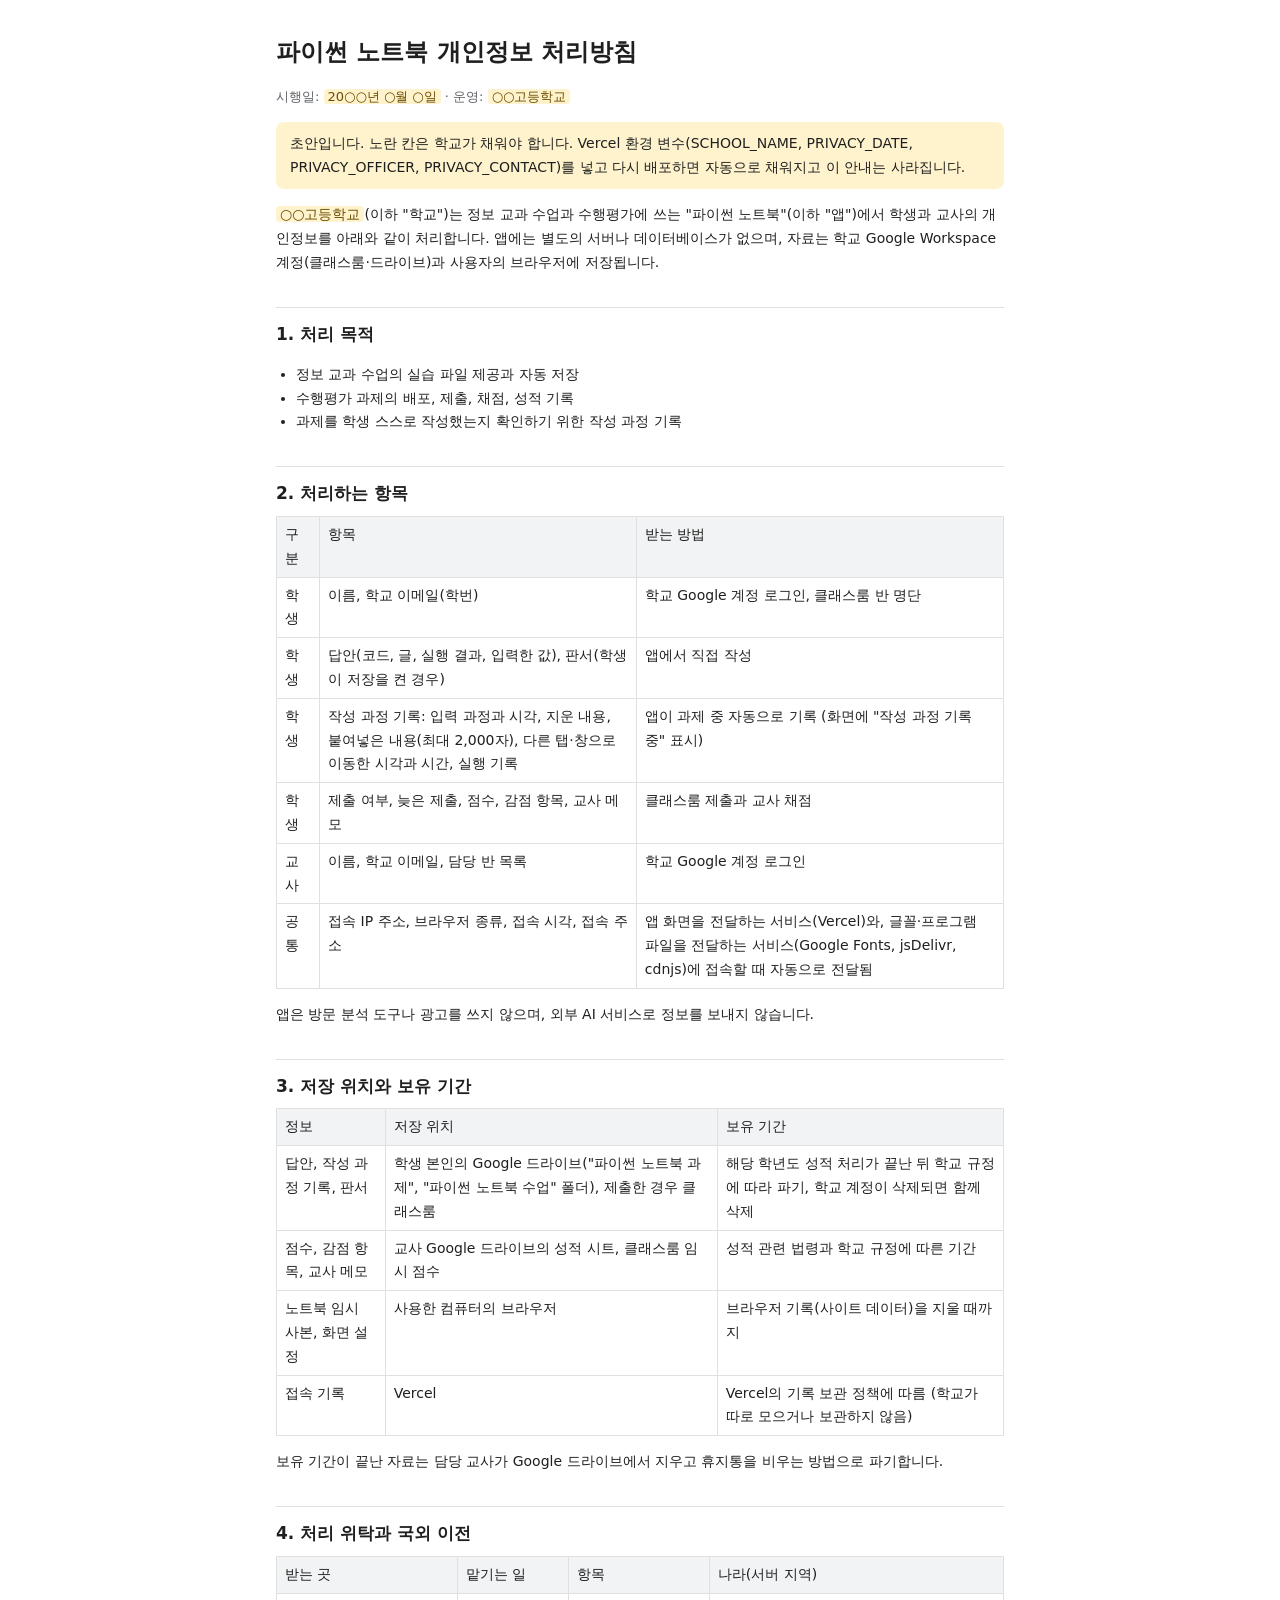
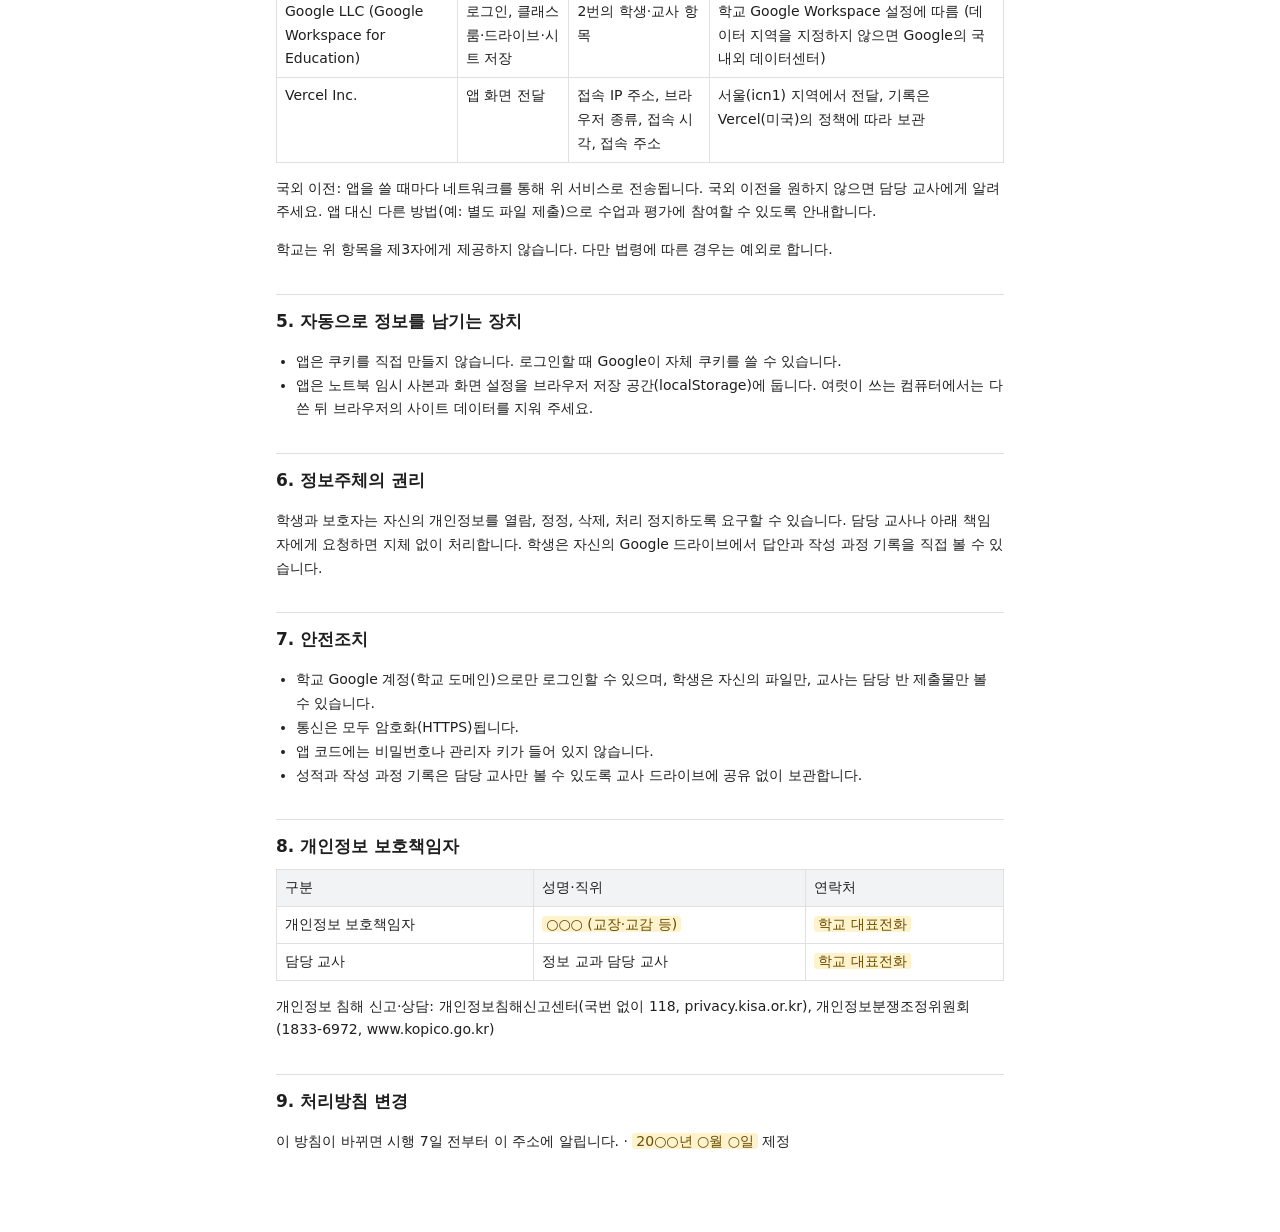
==== notebook/privacy.html @ bdec8f91 "개인정보 처리방침 추가 - privacy.html: 처리 항목·저장 위치·위탁·안전조치 등. 학교별 값은 Vercel 환경 변수로 채움   (SCHOOL_NAME, PRIVACY_" ====
<!doctype html>
<html lang="ko">
<head>
  <meta charset="utf-8">
  <meta name="viewport" content="width=device-width, initial-scale=1">
  <title>개인정보 처리방침</title>
  <link rel="stylesheet" href="styles.css">
  <style>
    body { overflow: auto; }
    .policy { max-width: 760px; margin: 0 auto; padding: 32px 16px 64px; line-height: 1.7; }
    .policy h1 { font-size: 24px; margin: 0 0 4px; }
    .policy h2 { font-size: 17px; margin: 32px 0 8px; padding-top: 12px; border-top: 1px solid var(--border); }
    .policy p, .policy li { color: var(--text); }
    .policy ul { padding-left: 20px; }
    .policy table { width: 100%; border-collapse: collapse; margin: 8px 0; font-size: 14px; }
    .policy th, .policy td { border: 1px solid var(--border); padding: 6px 8px; text-align: left; vertical-align: top; }
    .policy th { background: var(--hover); font-weight: 500; }
    .policy tr > :first-child { min-width: 3em; }
    .policy .meta { color: var(--text-muted); font-size: 13px; }
    /* 학교가 채워야 하는 칸 */
    .fill { background: #fff3cd; color: #6b4e00; padding: 0 4px; border-radius: 3px; }
    .draft { background: #fff3cd; color: #6b4e00; border-radius: 8px; padding: 10px 14px; font-size: 14px; }
    @media (prefers-color-scheme: dark) {
      :root:not([data-theme="light"]) .fill, :root:not([data-theme="light"]) .draft { background: #4a3b00; color: #ffe08a; }
    }
    @media (max-width: 600px) { .policy table { font-size: 13px; } }
  </style>
</head>
<body>
  <main class="policy">
    <h1>파이썬 노트북 개인정보 처리방침</h1>
    <p class="meta">시행일: <span class="fill" data-key="PRIVACY_DATE">20○○년 ○월 ○일</span> · 운영: <span class="fill" data-key="SCHOOL_NAME">○○고등학교</span></p>

    <p class="draft" id="draftNotice">초안입니다. 노란 칸은 학교가 채워야 합니다. Vercel 환경 변수(SCHOOL_NAME, PRIVACY_DATE, PRIVACY_OFFICER, PRIVACY_CONTACT)를 넣고 다시 배포하면 자동으로 채워지고 이 안내는 사라집니다.</p>

    <p><span class="fill" data-key="SCHOOL_NAME">○○고등학교</span>(이하 "학교")는 정보 교과 수업과 수행평가에 쓰는 "파이썬 노트북"(이하 "앱")에서 학생과 교사의 개인정보를 아래와 같이 처리합니다.
      앱에는 별도의 서버나 데이터베이스가 없으며, 자료는 학교 Google Workspace 계정(클래스룸·드라이브)과 사용자의 브라우저에 저장됩니다.</p>

    <h2>1. 처리 목적</h2>
    <ul>
      <li>정보 교과 수업의 실습 파일 제공과 자동 저장</li>
      <li>수행평가 과제의 배포, 제출, 채점, 성적 기록</li>
      <li>과제를 학생 스스로 작성했는지 확인하기 위한 작성 과정 기록</li>
    </ul>

    <h2>2. 처리하는 항목</h2>
    <table>
      <tr><th>구분</th><th>항목</th><th>받는 방법</th></tr>
      <tr><td>학생</td><td>이름, 학교 이메일(학번)</td><td>학교 Google 계정 로그인, 클래스룸 반 명단</td></tr>
      <tr><td>학생</td><td>답안(코드, 글, 실행 결과, 입력한 값), 판서(학생이 저장을 켠 경우)</td><td>앱에서 직접 작성</td></tr>
      <tr><td>학생</td><td>작성 과정 기록: 입력 과정과 시각, 지운 내용, 붙여넣은 내용(최대 2,000자), 다른 탭·창으로 이동한 시각과 시간, 실행 기록</td><td>앱이 과제 중 자동으로 기록 (화면에 "작성 과정 기록 중" 표시)</td></tr>
      <tr><td>학생</td><td>제출 여부, 늦은 제출, 점수, 감점 항목, 교사 메모</td><td>클래스룸 제출과 교사 채점</td></tr>
      <tr><td>교사</td><td>이름, 학교 이메일, 담당 반 목록</td><td>학교 Google 계정 로그인</td></tr>
      <tr><td>공통</td><td>접속 IP 주소, 브라우저 종류, 접속 시각, 접속 주소</td><td>앱 화면을 전달하는 서비스(Vercel)와, 글꼴·프로그램 파일을 전달하는 서비스(Google Fonts, jsDelivr, cdnjs)에 접속할 때 자동으로 전달됨</td></tr>
    </table>
    <p>앱은 방문 분석 도구나 광고를 쓰지 않으며, 외부 AI 서비스로 정보를 보내지 않습니다.</p>

    <h2>3. 저장 위치와 보유 기간</h2>
    <table>
      <tr><th>정보</th><th>저장 위치</th><th>보유 기간</th></tr>
      <tr><td>답안, 작성 과정 기록, 판서</td><td>학생 본인의 Google 드라이브("파이썬 노트북 과제", "파이썬 노트북 수업" 폴더), 제출한 경우 클래스룸</td><td>해당 학년도 성적 처리가 끝난 뒤 학교 규정에 따라 파기, 학교 계정이 삭제되면 함께 삭제</td></tr>
      <tr><td>점수, 감점 항목, 교사 메모</td><td>교사 Google 드라이브의 성적 시트, 클래스룸 임시 점수</td><td>성적 관련 법령과 학교 규정에 따른 기간</td></tr>
      <tr><td>노트북 임시 사본, 화면 설정</td><td>사용한 컴퓨터의 브라우저</td><td>브라우저 기록(사이트 데이터)을 지울 때까지</td></tr>
      <tr><td>접속 기록</td><td>Vercel</td><td>Vercel의 기록 보관 정책에 따름 (학교가 따로 모으거나 보관하지 않음)</td></tr>
    </table>
    <p>보유 기간이 끝난 자료는 담당 교사가 Google 드라이브에서 지우고 휴지통을 비우는 방법으로 파기합니다.</p>

    <h2>4. 처리 위탁과 국외 이전</h2>
    <table>
      <tr><th>받는 곳</th><th>맡기는 일</th><th>항목</th><th>나라(서버 지역)</th></tr>
      <tr><td>Google LLC (Google Workspace for Education)</td><td>로그인, 클래스룸·드라이브·시트 저장</td><td>2번의 학생·교사 항목</td><td>학교 Google Workspace 설정에 따름 (데이터 지역을 지정하지 않으면 Google의 국내외 데이터센터)</td></tr>
      <tr><td>Vercel Inc.</td><td>앱 화면 전달</td><td>접속 IP 주소, 브라우저 종류, 접속 시각, 접속 주소</td><td>서울(icn1) 지역에서 전달, 기록은 Vercel(미국)의 정책에 따라 보관</td></tr>
    </table>
    <p>국외 이전: 앱을 쓸 때마다 네트워크를 통해 위 서비스로 전송됩니다. 국외 이전을 원하지 않으면 담당 교사에게 알려 주세요. 앱 대신 다른 방법(예: 별도 파일 제출)으로 수업과 평가에 참여할 수 있도록 안내합니다.</p>
    <p>학교는 위 항목을 제3자에게 제공하지 않습니다. 다만 법령에 따른 경우는 예외로 합니다.</p>

    <h2>5. 자동으로 정보를 남기는 장치</h2>
    <ul>
      <li>앱은 쿠키를 직접 만들지 않습니다. 로그인할 때 Google이 자체 쿠키를 쓸 수 있습니다.</li>
      <li>앱은 노트북 임시 사본과 화면 설정을 브라우저 저장 공간(localStorage)에 둡니다. 여럿이 쓰는 컴퓨터에서는 다 쓴 뒤 브라우저의 사이트 데이터를 지워 주세요.</li>
    </ul>

    <h2>6. 정보주체의 권리</h2>
    <p>학생과 보호자는 자신의 개인정보를 열람, 정정, 삭제, 처리 정지하도록 요구할 수 있습니다. 담당 교사나 아래 책임자에게 요청하면 지체 없이 처리합니다.
      학생은 자신의 Google 드라이브에서 답안과 작성 과정 기록을 직접 볼 수 있습니다.</p>

    <h2>7. 안전조치</h2>
    <ul>
      <li>학교 Google 계정(학교 도메인)으로만 로그인할 수 있으며, 학생은 자신의 파일만, 교사는 담당 반 제출물만 볼 수 있습니다.</li>
      <li>통신은 모두 암호화(HTTPS)됩니다.</li>
      <li>앱 코드에는 비밀번호나 관리자 키가 들어 있지 않습니다.</li>
      <li>성적과 작성 과정 기록은 담당 교사만 볼 수 있도록 교사 드라이브에 공유 없이 보관합니다.</li>
    </ul>

    <h2>8. 개인정보 보호책임자</h2>
    <table>
      <tr><th>구분</th><th>성명·직위</th><th>연락처</th></tr>
      <tr><td>개인정보 보호책임자</td><td><span class="fill" data-key="PRIVACY_OFFICER">○○○ (교장·교감 등)</span></td><td><span class="fill" data-key="PRIVACY_CONTACT">학교 대표전화</span></td></tr>
      <tr><td>담당 교사</td><td>정보 교과 담당 교사</td><td><span class="fill" data-key="PRIVACY_CONTACT">학교 대표전화</span></td></tr>
    </table>
    <p>개인정보 침해 신고·상담: 개인정보침해신고센터(국번 없이 118, privacy.kisa.or.kr), 개인정보분쟁조정위원회(1833-6972, www.kopico.go.kr)</p>

    <h2>9. 처리방침 변경</h2>
    <p>이 방침이 바뀌면 시행 7일 전부터 이 주소에 알립니다. · <span class="fill" data-key="PRIVACY_DATE">20○○년 ○월 ○일</span> 제정</p>
  </main>
</body>
</html>
---- notebook/styles.css ----
:root {
  --bg: #ffffff;
  --surface: #ffffff;
  --code-bg: #f7f7f7;
  --border: #e0e0e0;
  --border-strong: #c4c7c5;
  --text: #1f1f1f;
  --text-muted: #5f6368;
  --accent: #1a73e8;
  --accent-soft: #e8f0fe;
  --hover: #f1f3f4;
  --selected: #4285f4;
  --error-text: #b3261e;
  --error-bg: #fdecea;
  --stderr-bg: #fff8e1;
  --ok: #188038;
  --warn: #e37400;
  --shadow: 0 1px 2px rgba(60,64,67,.3), 0 1px 3px 1px rgba(60,64,67,.15);
  --cm-keyword: #8430ce;
  --cm-string: #188038;
  --cm-number: #1967d2;
  --cm-comment: #5f6368;
  --cm-def: #1a73e8;
  --cm-builtin: #b06000;
  --font-ui: 'Roboto', 'Noto Sans KR', system-ui, sans-serif;
  --font-code: 'Roboto Mono', 'D2Coding', 'Noto Sans KR', monospace;
  color-scheme: light;
}
@media (prefers-color-scheme: dark) {
  :root:not([data-theme="light"]) {
    --bg: #1f1f1f; --surface: #262626; --code-bg: #2b2b2b; --border: #3c3c3c; --border-strong: #5a5a5a;
    --text: #e3e3e3; --text-muted: #a8abaf; --accent: #8ab4f8; --accent-soft: #263548; --hover: #333;
    --selected: #8ab4f8; --error-text: #f2b8b5; --error-bg: #3b2322; --stderr-bg: #3a3320;
    --ok: #81c995; --warn: #fdd663;
    --cm-keyword: #d7aefb; --cm-string: #81c995; --cm-number: #8ab4f8; --cm-comment: #9aa0a6;
    --cm-def: #8ab4f8; --cm-builtin: #fcad70;
    color-scheme: dark;
  }
}
:root[data-theme="dark"] {
  --bg: #1f1f1f; --surface: #262626; --code-bg: #2b2b2b; --border: #3c3c3c; --border-strong: #5a5a5a;
  --text: #e3e3e3; --text-muted: #a8abaf; --accent: #8ab4f8; --accent-soft: #263548; --hover: #333;
  --selected: #8ab4f8; --error-text: #f2b8b5; --error-bg: #3b2322; --stderr-bg: #3a3320;
  --ok: #81c995; --warn: #fdd663;
  --cm-keyword: #d7aefb; --cm-string: #81c995; --cm-number: #8ab4f8; --cm-comment: #9aa0a6;
  --cm-def: #8ab4f8; --cm-builtin: #fcad70;
  color-scheme: dark;
}

* { box-sizing: border-box; }
html, body { margin: 0; }
body {
  background: var(--bg);
  color: var(--text);
  font-family: var(--font-ui);
  font-size: 14px;
}
button { font: inherit; color: inherit; }

/* ---------- 상단 바 ---------- */
.topbar {
  display: flex;
  align-items: center;
  gap: 12px;
  padding: 8px 16px 0;
  background: var(--surface);
}
.logo { width: 36px; height: 36px; display: block; }
.title-area { flex: 1; min-width: 0; }
.title-row { display: flex; align-items: center; gap: 2px; }
.title-input {
  font: 400 18px var(--font-ui);
  color: var(--text);
  background: transparent;
  border: 1px solid transparent;
  border-radius: 4px;
  padding: 2px 4px;
  min-width: 60px;
  max-width: 100%;
}
.title-input:hover { border-color: var(--border); }
.title-input:focus { outline: none; border-color: var(--accent); }
.title-ext { color: var(--text-muted); font-size: 18px; }
.record-chip {
  margin-left: 12px;
  font-size: 12px;
  color: var(--text-muted);
  white-space: nowrap;
  cursor: help;
}
.record-chip::first-letter { color: var(--error-text); }
.save-state { margin-left: 12px; color: var(--text-muted); font-size: 12px; white-space: nowrap; }

.menubar { display: flex; gap: 2px; margin-top: 2px; }
.menu { position: relative; }
.menu-btn {
  background: none; border: 0; padding: 4px 8px; border-radius: 4px; cursor: pointer;
  font-size: 14px;
}
.menu-btn:hover, .menu.open .menu-btn { background: var(--hover); }
.menu-pop {
  display: none;
  position: absolute; top: 100%; left: 0; z-index: 30;
  min-width: 220px;
  background: var(--surface);
  border-radius: 6px;
  box-shadow: var(--shadow);
  padding: 6px 0;
}
.menu.open .menu-pop { display: block; }
.menu-pop button, .menu-pop a {
  display: block; width: 100%; text-align: left;
  background: none; border: 0; padding: 8px 16px; cursor: pointer;
}
.menu-pop a { color: inherit; text-decoration: none; box-sizing: border-box; }
.menu-pop button:hover:not(:disabled), .menu-pop a:hover { background: var(--hover); }
.menu-pop button:disabled { opacity: .4; cursor: default; }
.menu-pop hr { border: 0; border-top: 1px solid var(--border); margin: 6px 0; }

.runtime-chip {
  display: inline-flex; align-items: center; gap: 8px;
  border: 1px solid var(--border-strong);
  background: var(--surface);
  border-radius: 16px;
  padding: 5px 12px;
  font-size: 13px;
  cursor: default;
  white-space: nowrap;
  max-width: 320px;
}
#runtimeText { overflow: hidden; text-overflow: ellipsis; }
.runtime-chip .dot { width: 8px; height: 8px; border-radius: 50%; background: var(--text-muted); flex: none; }
.runtime-chip[data-state="ready"] .dot { background: var(--ok); }
.runtime-chip[data-state="busy"] .dot { background: var(--warn); animation: pulse 1s infinite; }
.runtime-chip[data-state="connecting"] .dot { background: var(--warn); animation: pulse 1s infinite; }
.runtime-chip[data-state="error"] .dot { background: var(--error-text); }
@keyframes pulse { 50% { opacity: .3; } }

/* ---------- 도구 모음 ---------- */
.toolbar {
  position: sticky; top: 0; z-index: 20;
  display: flex; align-items: center; gap: 4px;
  padding: 6px 12px;
  background: var(--surface);
  border-bottom: 1px solid var(--border);
}
.toolbar-spacer { flex: 1; }
.tool-btn {
  background: none; border: 0; border-radius: 4px; padding: 6px 10px; cursor: pointer;
  font-size: 13px; font-weight: 500;
}
.tool-btn:hover:not(:disabled) { background: var(--hover); }
.tool-btn:disabled { opacity: .4; cursor: default; }
.tool-btn .plus { font-size: 16px; margin-right: 2px; }

/* ---------- 노트북 ---------- */
.notebook {
  max-width: 1100px;
  margin: 0 auto;
  padding: 16px 16px 40vh;
}
.cell {
  position: relative;
  display: flex;
  gap: 4px;
  border: 1px solid transparent;
  border-radius: 6px;
  padding: 6px 6px 6px 0;
}
.cell:hover { border-color: var(--border); }
.cell.selected { border-color: var(--border-strong); box-shadow: inset 3px 0 0 var(--selected); }
.cell-gutter {
  width: 48px; flex: none;
  display: flex; flex-direction: column; align-items: center; padding-top: 2px;
}
.run-btn {
  position: relative;
  width: 30px; height: 30px; border-radius: 50%;
  border: 0; background: transparent; cursor: pointer;
  display: grid; place-items: center;
  color: var(--text-muted);
}
.run-btn svg { width: 22px; height: 22px; }
.cell:hover .run-btn, .cell.selected .run-btn { color: var(--text); }
.run-btn:hover { background: var(--hover); }
.cell[data-state="running"] .run-btn::after {
  content: ""; position: absolute; inset: 0; border-radius: 50%;
  border: 2px solid var(--accent); border-top-color: transparent;
  animation: spin .8s linear infinite;
}
.cell[data-state="running"] .run-btn { color: var(--accent); }
@keyframes spin { to { transform: rotate(360deg); } }
.exec-count {
  margin-top: 4px;
  font: 11px var(--font-code);
  color: var(--text-muted);
  min-height: 14px;
}
.cell[data-state="queued"] .exec-count::before { content: "대기"; }

.cell-body { flex: 1; min-width: 0; }
.cell.code .editor {
  background: var(--code-bg);
  border-radius: 4px;
}
.cell-tools {
  position: absolute; top: -14px; right: 8px; z-index: 5;
  display: none; gap: 2px;
  background: var(--surface);
  border-radius: 6px;
  box-shadow: var(--shadow);
  padding: 2px;
}
.cell.selected .cell-tools { display: flex; }
.cell-tools button {
  border: 0; background: none; width: 28px; height: 26px; border-radius: 4px; cursor: pointer;
  color: var(--text-muted); font-size: 14px;
}
.cell-tools button:hover { background: var(--hover); color: var(--text); }

/* 셀 사이 추가 버튼 */
.inserter {
  height: 14px;
  display: flex; justify-content: center; align-items: center; gap: 8px;
  opacity: 0; transition: opacity .12s;
}
.inserter:hover { opacity: 1; }
.inserter button {
  border: 1px solid var(--border-strong); background: var(--surface);
  border-radius: 12px; padding: 1px 10px; font-size: 12px; cursor: pointer;
}
.inserter button:hover { background: var(--hover); }

/* CodeMirror */
.CodeMirror {
  height: auto;
  font-family: var(--font-code);
  font-size: 14px;
  line-height: 1.5;
  background: transparent;
  color: var(--text);
  padding: 4px 0;
}
.CodeMirror-gutters { background: transparent; border-right: 0; }
.CodeMirror-linenumber { color: var(--text-muted); opacity: .7; padding-right: 8px; }
.CodeMirror-cursor { border-left-color: var(--text); }
.CodeMirror-selected, .CodeMirror-focused .CodeMirror-selected { background: var(--accent-soft) !important; }
.CodeMirror-matchingbracket { color: inherit !important; background: var(--accent-soft); outline: 1px solid var(--border-strong); }
.cm-s-default .cm-keyword { color: var(--cm-keyword); }
.cm-s-default .cm-string { color: var(--cm-string); }
.cm-s-default .cm-number { color: var(--cm-number); }
.cm-s-default .cm-comment { color: var(--cm-comment); font-style: italic; }
.cm-s-default .cm-def { color: var(--cm-def); }
.cm-s-default .cm-builtin { color: var(--cm-builtin); }
.cm-s-default .cm-variable, .cm-s-default .cm-variable-2, .cm-s-default .cm-property { color: var(--text); }
.cm-s-default .cm-operator { color: var(--text); }
.cm-s-default .cm-header { color: var(--accent); }

/* 텍스트 셀 */
.cell.markdown .cell-gutter { visibility: hidden; }
.cell.markdown .editor { display: none; background: var(--code-bg); border-radius: 4px; }
.cell.markdown.editing .editor { display: block; }
.cell.markdown.editing .md-render { display: none; }
.md-render { padding: 2px 8px; line-height: 1.6; font-size: 15px; overflow-wrap: anywhere; }
.md-render:empty::before { content: "더블클릭하여 텍스트 편집"; color: var(--text-muted); font-style: italic; }
.md-render h1 { font-size: 26px; font-weight: 500; margin: 8px 0; }
.md-render h2 { font-size: 21px; font-weight: 500; margin: 8px 0; }
.md-render h3 { font-size: 17px; font-weight: 500; margin: 6px 0; }
.md-render p { margin: 6px 0; }
.md-render code { font-family: var(--font-code); background: var(--code-bg); padding: 1px 4px; border-radius: 3px; font-size: 13px; }
.md-render pre { background: var(--code-bg); padding: 8px 12px; border-radius: 4px; overflow-x: auto; }
.md-render pre code { background: none; padding: 0; }
.md-render table { border-collapse: collapse; }
.md-render th, .md-render td { border: 1px solid var(--border); padding: 4px 10px; }
.md-render blockquote { margin: 6px 0; padding-left: 12px; border-left: 3px solid var(--border-strong); color: var(--text-muted); }
.md-render img { max-width: 100%; }

/* 출력 */
.outputs:empty { display: none; }
.outputs { padding: 6px 4px 2px 8px; overflow-x: auto; }
.out-stream, .out-text, .out-error {
  margin: 0;
  font: 13.5px/1.5 var(--font-code);
  white-space: pre-wrap;
  overflow-wrap: anywhere;
}
.out-stream.stderr { background: var(--stderr-bg); padding: 2px 6px; border-radius: 3px; }
.out-error { color: var(--error-text); background: var(--error-bg); padding: 6px 10px; border-radius: 4px; }
.out-html { font-size: 13px; overflow-x: auto; }
.out-html table { border-collapse: collapse; }
.out-html th, .out-html td { border: 0; padding: 4px 10px; text-align: right; }
.out-html thead th { border-bottom: 1px solid var(--border-strong); }
.out-html tbody tr:nth-child(odd) { background: var(--code-bg); }
.out-img { max-width: 100%; display: block; background: #fff; border-radius: 2px; }
.out-note { color: var(--text-muted); font: italic 12px var(--font-ui); margin: 4px 0; }
.out-progress { color: var(--text-muted); font-size: 12px; margin: 2px 0; }

.input-row { display: flex; align-items: center; gap: 0; font: 13.5px var(--font-code); }
.input-row .prompt { white-space: pre; }
.input-row input {
  flex: 1; min-width: 120px; max-width: 420px;
  font: 13.5px var(--font-code); color: var(--text);
  background: var(--surface);
  border: 0; border-bottom: 2px solid var(--accent);
  padding: 2px 4px; outline: none;
}

/* 과제 모드 */
body.assign-loading #notebook { display: none; }
.assign-bar[hidden], .assign-panel[hidden] { display: none; }
.assign-bar {
  display: flex; flex-wrap: wrap; align-items: center; gap: 8px 16px;
  padding: 8px 16px;
  background: var(--accent-soft);
  border-bottom: 1px solid var(--border);
}
.assign-info { display: flex; flex-wrap: wrap; align-items: baseline; gap: 4px 14px; flex: 1; min-width: 0; }
.assign-title { font-weight: 500; font-size: 15px; }
.assign-due, .assign-user { font-size: 13px; color: var(--text-muted); }
.assign-due.late { color: var(--error-text); }
.assign-actions { display: flex; align-items: center; gap: 8px; flex-wrap: wrap; }
.assign-state { font-size: 13px; color: var(--text-muted); }
.assign-state.done { color: var(--ok); font-weight: 500; }
.assign-actions .tool-btn { border: 1px solid var(--border-strong); background: var(--surface); }
.primary:disabled { opacity: .6; cursor: default; }
.assign-panel { padding: 48px 16px; }
.assign-card {
  max-width: 440px; margin: 0 auto; text-align: center;
  background: var(--surface); border: 1px solid var(--border); border-radius: 12px;
  padding: 28px 24px; box-shadow: var(--shadow);
}
.assign-card h2 { margin: 0 0 8px; font-weight: 500; font-size: 20px; }
.assign-card p { color: var(--text-muted); line-height: 1.6; }
.assign-card .primary { padding: 10px 20px; font-size: 14px; }
.assign-error { color: var(--error-text) !important; background: var(--error-bg); padding: 8px 12px; border-radius: 6px; text-align: left; }
.assign-note { font-size: 12px; }
.assign-spinner {
  width: 28px; height: 28px; margin: 0 auto; border-radius: 50%;
  border: 3px solid var(--accent); border-top-color: transparent; animation: spin .8s linear infinite;
}
body.locked .cell-tools, body.locked .inserter { display: none; }

/* 도구 모음: 구분선, 체크박스 */
.toolbar-sep { width: 1px; height: 20px; background: var(--border); margin: 0 4px; }
.tool-check {
  display: inline-flex; align-items: center; gap: 6px; padding: 6px 10px; border-radius: 4px;
  font-size: 13px; font-weight: 500; cursor: pointer; user-select: none;
}
.tool-check:hover { background: var(--hover); }
.tool-check[hidden] { display: none; }
.tool-check input { margin: 0; accent-color: var(--accent); }
.tool-btn.active { background: var(--accent-soft); color: var(--accent); }

/* 알고리즘 보기: 코드 옆에 순서도 */
body.algo-mode .notebook { max-width: 1500px; }
body.algo-mode .cell.code .cell-body {
  display: grid;
  grid-template-columns: minmax(0, 1fr) minmax(280px, 44%);
  column-gap: 10px;
  align-items: start;
}
body.algo-mode .cell.code .editor { grid-column: 1; grid-row: 1; }
body.algo-mode .cell.code .algo-panel { grid-column: 2; grid-row: 1; }
body.algo-mode .cell.code .outputs { grid-column: 1 / -1; }
.algo-panel {
  border: 1px solid var(--border); border-radius: 6px; background: var(--surface);
  min-width: 0; overflow: hidden;
}
.algo-tabs { display: flex; gap: 2px; padding: 4px; border-bottom: 1px solid var(--border); background: var(--code-bg); }
.algo-tabs button {
  border: 0; background: none; padding: 3px 10px; border-radius: 4px; font-size: 12px; cursor: pointer; color: var(--text-muted);
}
.algo-tabs button.active { background: var(--surface); color: var(--accent); font-weight: 500; box-shadow: var(--shadow); }
.algo-body { padding: 8px; overflow: auto; max-height: 70vh; }
.algo-empty { margin: 6px 4px; color: var(--text-muted); font-size: 12.5px; }
.flowchart { display: block; max-width: 100%; height: auto; margin: 0 auto; }
.flowchart .fl-shape { fill: var(--surface); stroke: var(--text); stroke-width: 1.3; }
.flowchart .fl-terminal { fill: var(--accent-soft); }
.flowchart .fl-decision { fill: #fff4e5; }
.flowchart .fl-loop { fill: #e8f5e9; }
.flowchart .fl-io { fill: #f3e8fd; }
.flowchart .fl-jump { stroke-dasharray: 4 3; }
.flowchart .fl-shape-line { stroke: var(--text); stroke-width: 1.1; }
.flowchart .fl-text { fill: var(--text); font: 12.5px "Noto Sans KR", "Roboto", sans-serif; text-anchor: middle; dominant-baseline: central; }
.flowchart .fl-label { fill: var(--text-muted); font: 11px "Noto Sans KR", sans-serif; }
.flowchart .fl-title { fill: var(--accent); font: 500 12.5px "Noto Sans KR", sans-serif; }
.flowchart .fl-edge { stroke: var(--text-muted); stroke-width: 1.3; fill: none; }
.flowchart .fl-arrowhead { fill: var(--text-muted); }
:root[data-theme="dark"] .flowchart .fl-decision { fill: #3a2f1c; }
:root[data-theme="dark"] .flowchart .fl-loop { fill: #1e3323; }
:root[data-theme="dark"] .flowchart .fl-io { fill: #31253f; }
@media (prefers-color-scheme: dark) {
  :root:not([data-theme="light"]) .flowchart .fl-decision { fill: #3a2f1c; }
  :root:not([data-theme="light"]) .flowchart .fl-loop { fill: #1e3323; }
  :root:not([data-theme="light"]) .flowchart .fl-io { fill: #31253f; }
}
.algo-pseudo { margin: 2px 0; padding-left: 2.2em; font: 13px/1.7 var(--font-ui); }
.algo-pseudo li { white-space: pre-wrap; overflow-wrap: anywhere; }
.algo-pseudo li::marker { color: var(--text-muted); font-size: 11px; }
.algo-pseudo li.kw { color: var(--accent); font-weight: 500; }
@media (max-width: 900px) {
  body.algo-mode .cell.code .cell-body { grid-template-columns: 1fr; }
  body.algo-mode .cell.code .algo-panel { grid-column: 1; grid-row: auto; margin-top: 6px; }
}

/* 판서 */
.draw-canvas { position: fixed; inset: 0; z-index: 15; pointer-events: none; touch-action: none; }
body.drawing .draw-canvas { pointer-events: auto; cursor: crosshair; }
body.drawing .draw-canvas[data-tool="eraser"] { cursor: cell; }
.draw-palette {
  position: fixed; left: 50%; bottom: 18px; transform: translateX(-50%); z-index: 40;
  display: flex; flex-wrap: wrap; justify-content: center; gap: 6px;
  max-width: calc(100vw - 24px);
  background: var(--surface); border: 1px solid var(--border); border-radius: 12px;
  box-shadow: 0 4px 16px rgba(0,0,0,.18); padding: 6px;
}
.draw-palette[hidden] { display: none; }
.dp-group { display: flex; align-items: center; gap: 2px; padding: 0 4px; }
.dp-group + .dp-group { border-left: 1px solid var(--border); }
.draw-palette button {
  border: 0; background: none; border-radius: 8px; cursor: pointer; color: var(--text);
  min-width: 36px; height: 36px; padding: 0 6px; font-size: 16px;
  display: inline-flex; align-items: center; gap: 4px;
}
.draw-palette button span { font-size: 12px; }
.draw-palette button:hover { background: var(--hover); }
.draw-palette button.active { background: var(--accent-soft); outline: 2px solid var(--accent); }
.dp-colors button { min-width: 28px; width: 28px; height: 28px; padding: 0; border-radius: 50%; background: var(--c); border: 2px solid var(--surface); box-shadow: 0 0 0 1px var(--border); }
.dp-colors button.active { outline: 2px solid var(--accent); outline-offset: 1px; background: var(--c); }
.dp-save {
  flex-basis: 100%; display: flex; justify-content: center; align-items: center; gap: 6px;
  font-size: 13px; padding: 4px 0 0; border-top: 1px solid var(--border); cursor: pointer; user-select: none;
}
.dp-save small { color: var(--text-muted); }
.dp-save input { accent-color: var(--accent); width: 16px; height: 16px; margin: 0; }
.dp-save[hidden] { display: none; }
.draw-palette [data-size] i { display: block; width: var(--s); height: var(--s); border-radius: 50%; background: var(--text); }
@media (max-width: 640px) {
  .draw-palette button span { display: none; }
}

/* 토스트 / 대화상자 */
.toast {
  position: fixed; left: 50%; bottom: 24px; transform: translateX(-50%) translateY(20px);
  background: #323232; color: #fff;
  padding: 10px 18px; border-radius: 6px; font-size: 13px;
  opacity: 0; pointer-events: none; transition: opacity .2s, transform .2s;
  max-width: calc(100vw - 32px);
}
.toast.show { opacity: 1; transform: translateX(-50%) translateY(0); }
.dialog {
  border: 0; border-radius: 10px; padding: 20px 24px; box-shadow: var(--shadow);
  background: var(--surface); color: var(--text); max-width: calc(100vw - 32px);
}
.dialog::backdrop { background: rgba(0,0,0,.35); }
.dialog h2 { margin: 0 0 12px; font-size: 18px; font-weight: 500; }
.dialog td { padding: 5px 14px 5px 0; }
.dialog form { text-align: right; margin-top: 14px; }
kbd {
  font: 12px var(--font-code); background: var(--code-bg);
  border: 1px solid var(--border-strong); border-radius: 3px; padding: 1px 5px;
}
.primary {
  background: var(--accent); color: #fff; border: 0; border-radius: 4px; padding: 7px 16px; cursor: pointer;
}
:root[data-theme="dark"] .primary { color: #1f1f1f; }

@media (max-width: 640px) {
  .topbar { padding: 8px 12px 0; }
  .logo { width: 28px; height: 28px; }
  .runtime-chip { max-width: 140px; }
  .save-state { display: none; }
  .notebook { padding: 12px 8px 40vh; }
  .cell-gutter { width: 36px; }
}
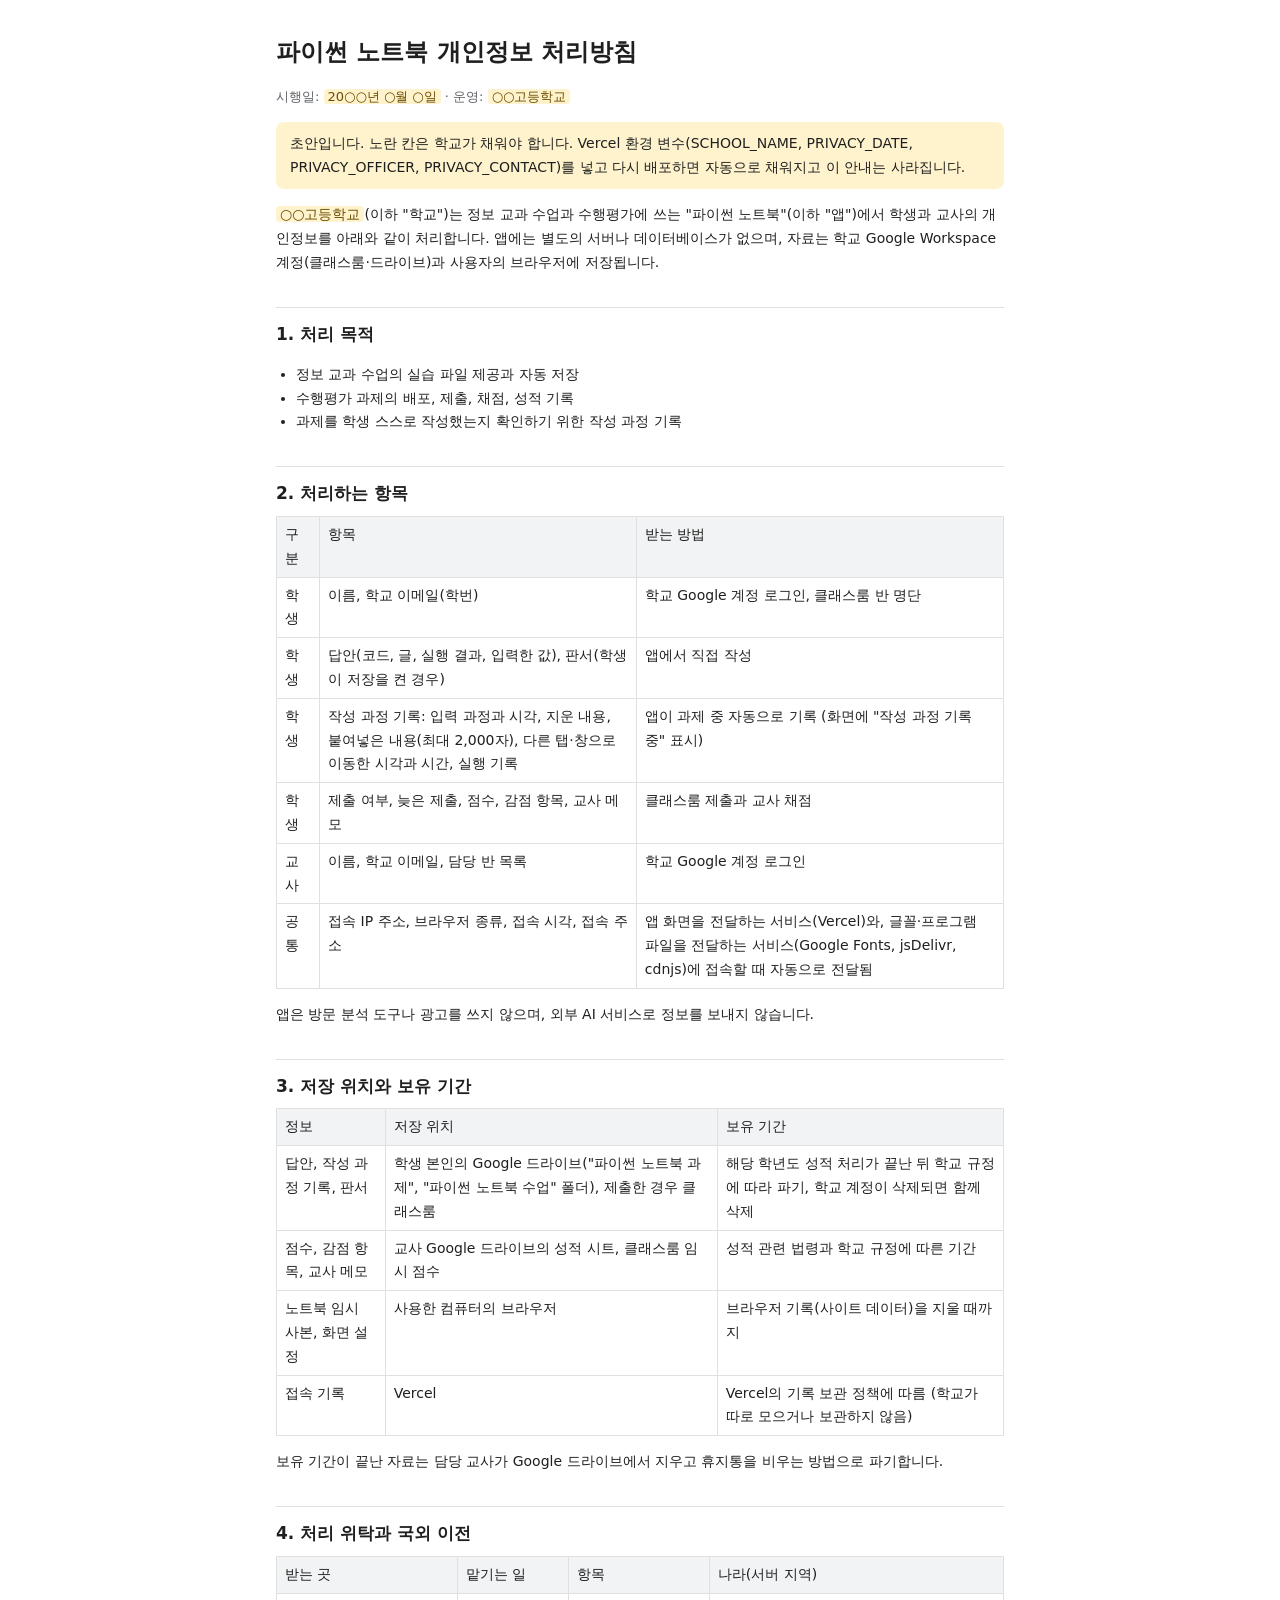
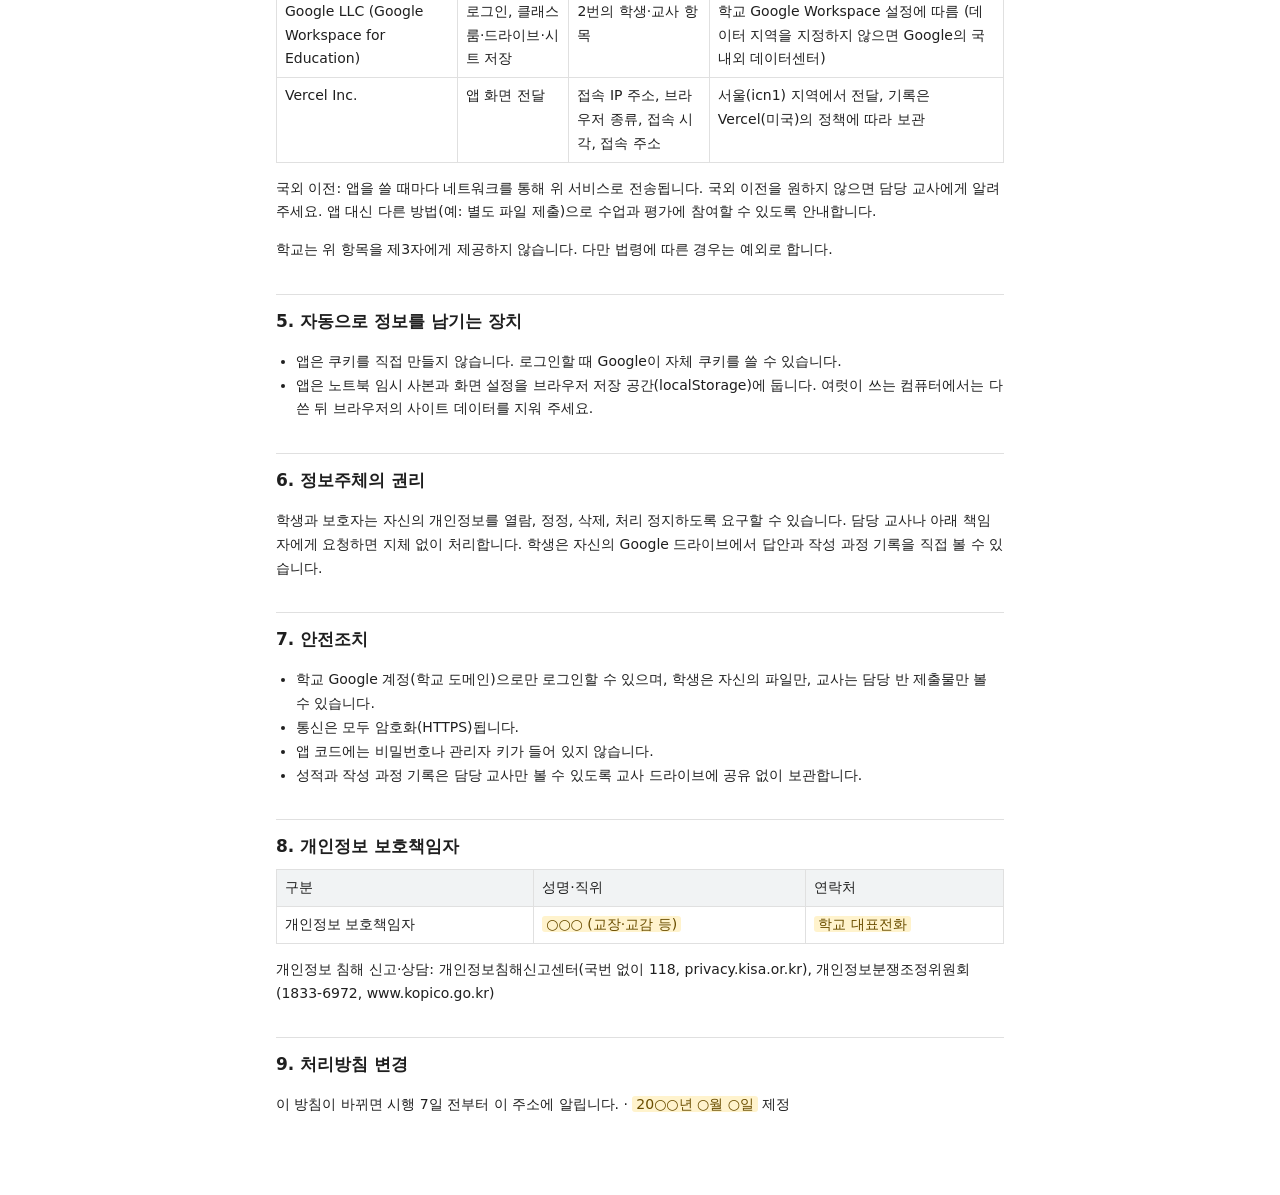
==== commit 60324858: "처리방침: 보호책임자 표에서 담당 교사 행 삭제 Co-Authored-By: Claude Opus 5.5 <noreply@anthropic.com>" ====
--- a/notebook/privacy.html
+++ b/notebook/privacy.html
@@ -96,7 +96,6 @@
     <table>
       <tr><th>구분</th><th>성명·직위</th><th>연락처</th></tr>
       <tr><td>개인정보 보호책임자</td><td><span class="fill" data-key="PRIVACY_OFFICER">○○○ (교장·교감 등)</span></td><td><span class="fill" data-key="PRIVACY_CONTACT">학교 대표전화</span></td></tr>
-      <tr><td>담당 교사</td><td>정보 교과 담당 교사</td><td><span class="fill" data-key="PRIVACY_CONTACT">학교 대표전화</span></td></tr>
     </table>
     <p>개인정보 침해 신고·상담: 개인정보침해신고센터(국번 없이 118, privacy.kisa.or.kr), 개인정보분쟁조정위원회(1833-6972, www.kopico.go.kr)</p>
 
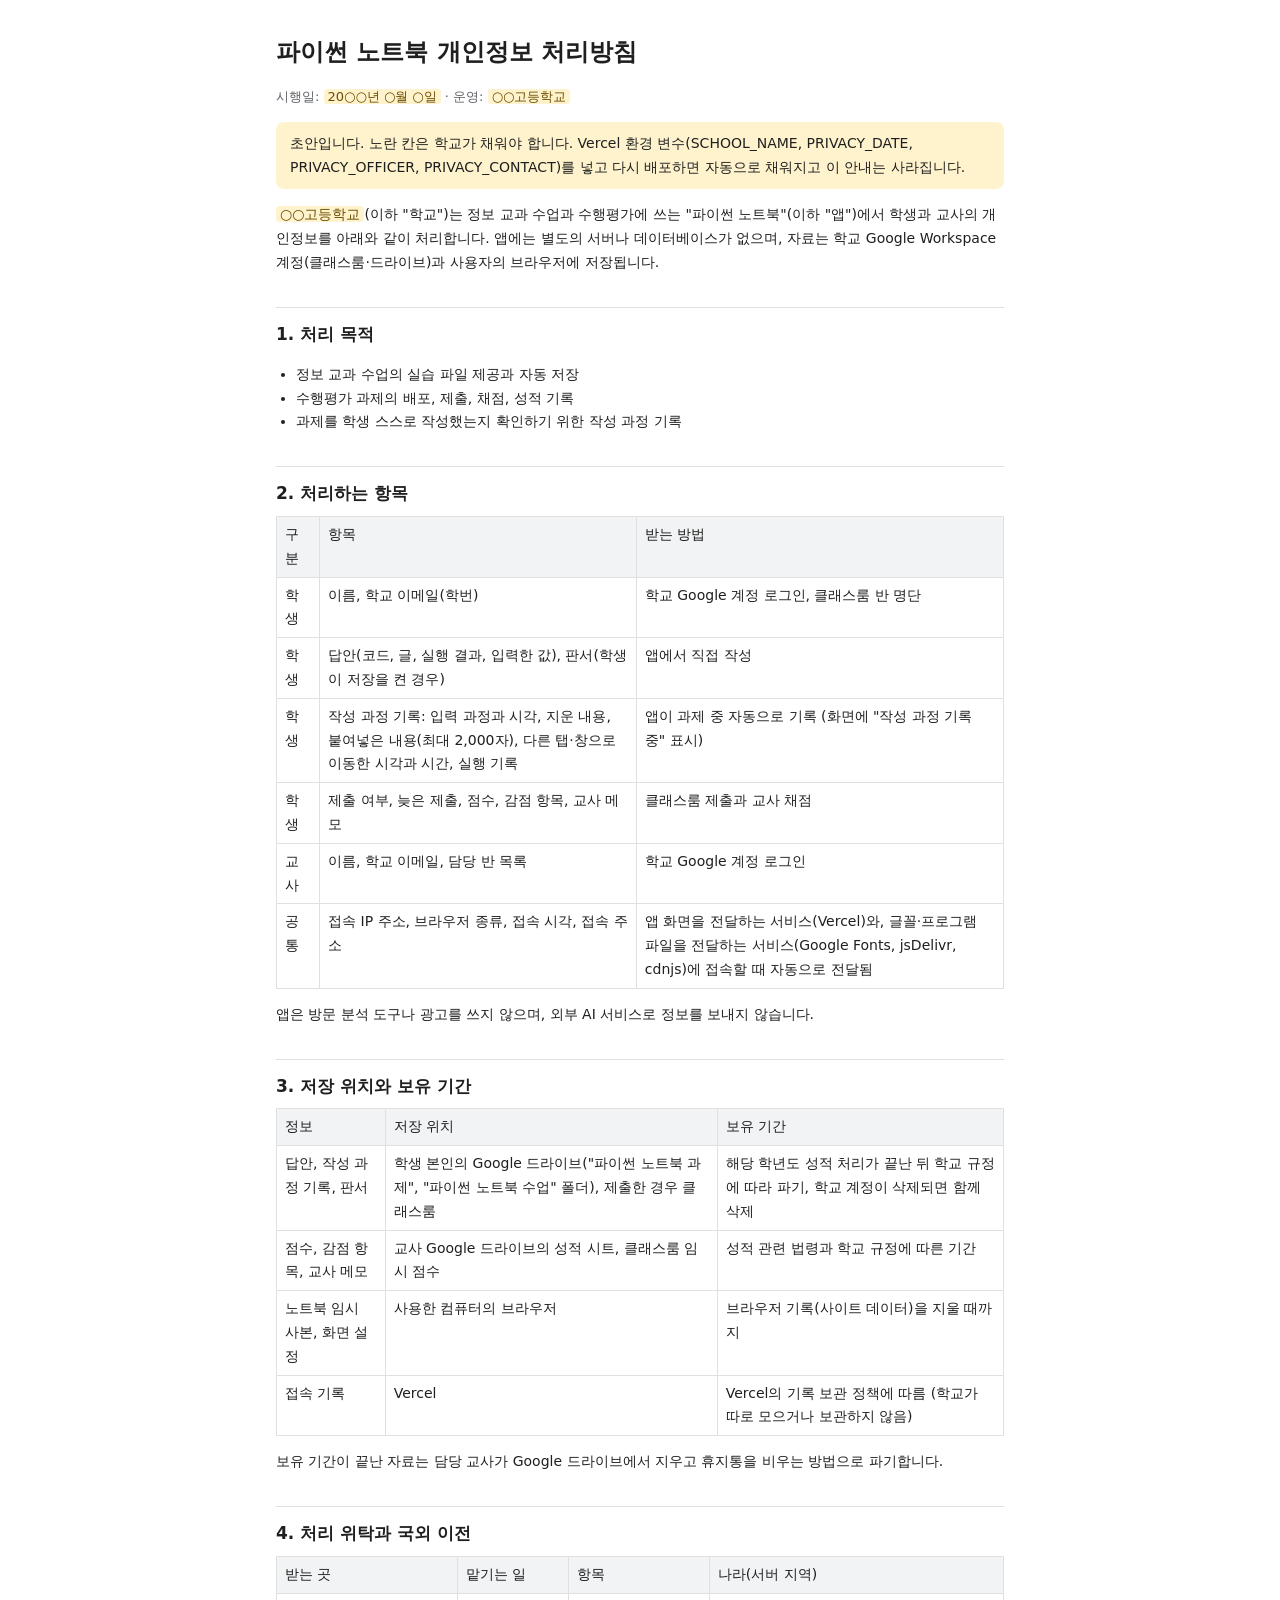
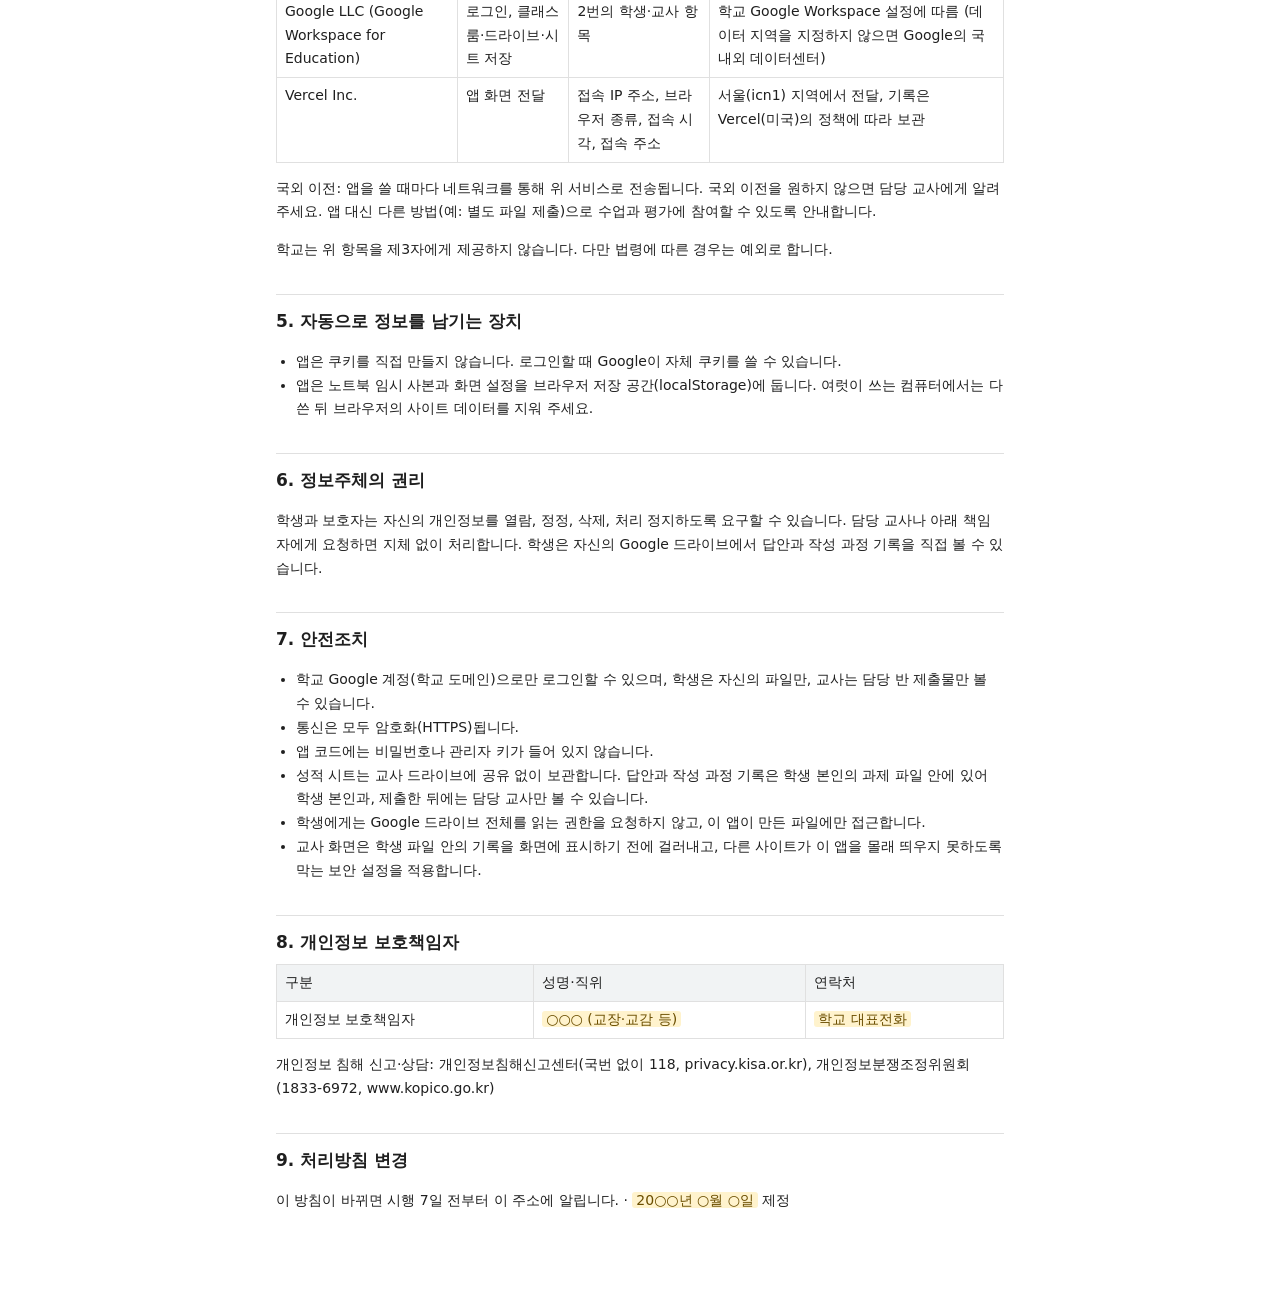
==== commit 6ac84178: "보안 강화: 학생 드라이브 권한 축소, 보안 헤더, 기록 표시 필터 - 학생·수업 자료 로그인에서 drive.readonly 제거 (drive.file만, 문제 파일은 앱이 만든 " ====
--- a/notebook/privacy.html
+++ b/notebook/privacy.html
@@ -89,7 +89,9 @@
       <li>학교 Google 계정(학교 도메인)으로만 로그인할 수 있으며, 학생은 자신의 파일만, 교사는 담당 반 제출물만 볼 수 있습니다.</li>
       <li>통신은 모두 암호화(HTTPS)됩니다.</li>
       <li>앱 코드에는 비밀번호나 관리자 키가 들어 있지 않습니다.</li>
-      <li>성적과 작성 과정 기록은 담당 교사만 볼 수 있도록 교사 드라이브에 공유 없이 보관합니다.</li>
+      <li>성적 시트는 교사 드라이브에 공유 없이 보관합니다. 답안과 작성 과정 기록은 학생 본인의 과제 파일 안에 있어 학생 본인과, 제출한 뒤에는 담당 교사만 볼 수 있습니다.</li>
+      <li>학생에게는 Google 드라이브 전체를 읽는 권한을 요청하지 않고, 이 앱이 만든 파일에만 접근합니다.</li>
+      <li>교사 화면은 학생 파일 안의 기록을 화면에 표시하기 전에 걸러내고, 다른 사이트가 이 앱을 몰래 띄우지 못하도록 막는 보안 설정을 적용합니다.</li>
     </ul>
 
     <h2>8. 개인정보 보호책임자</h2>
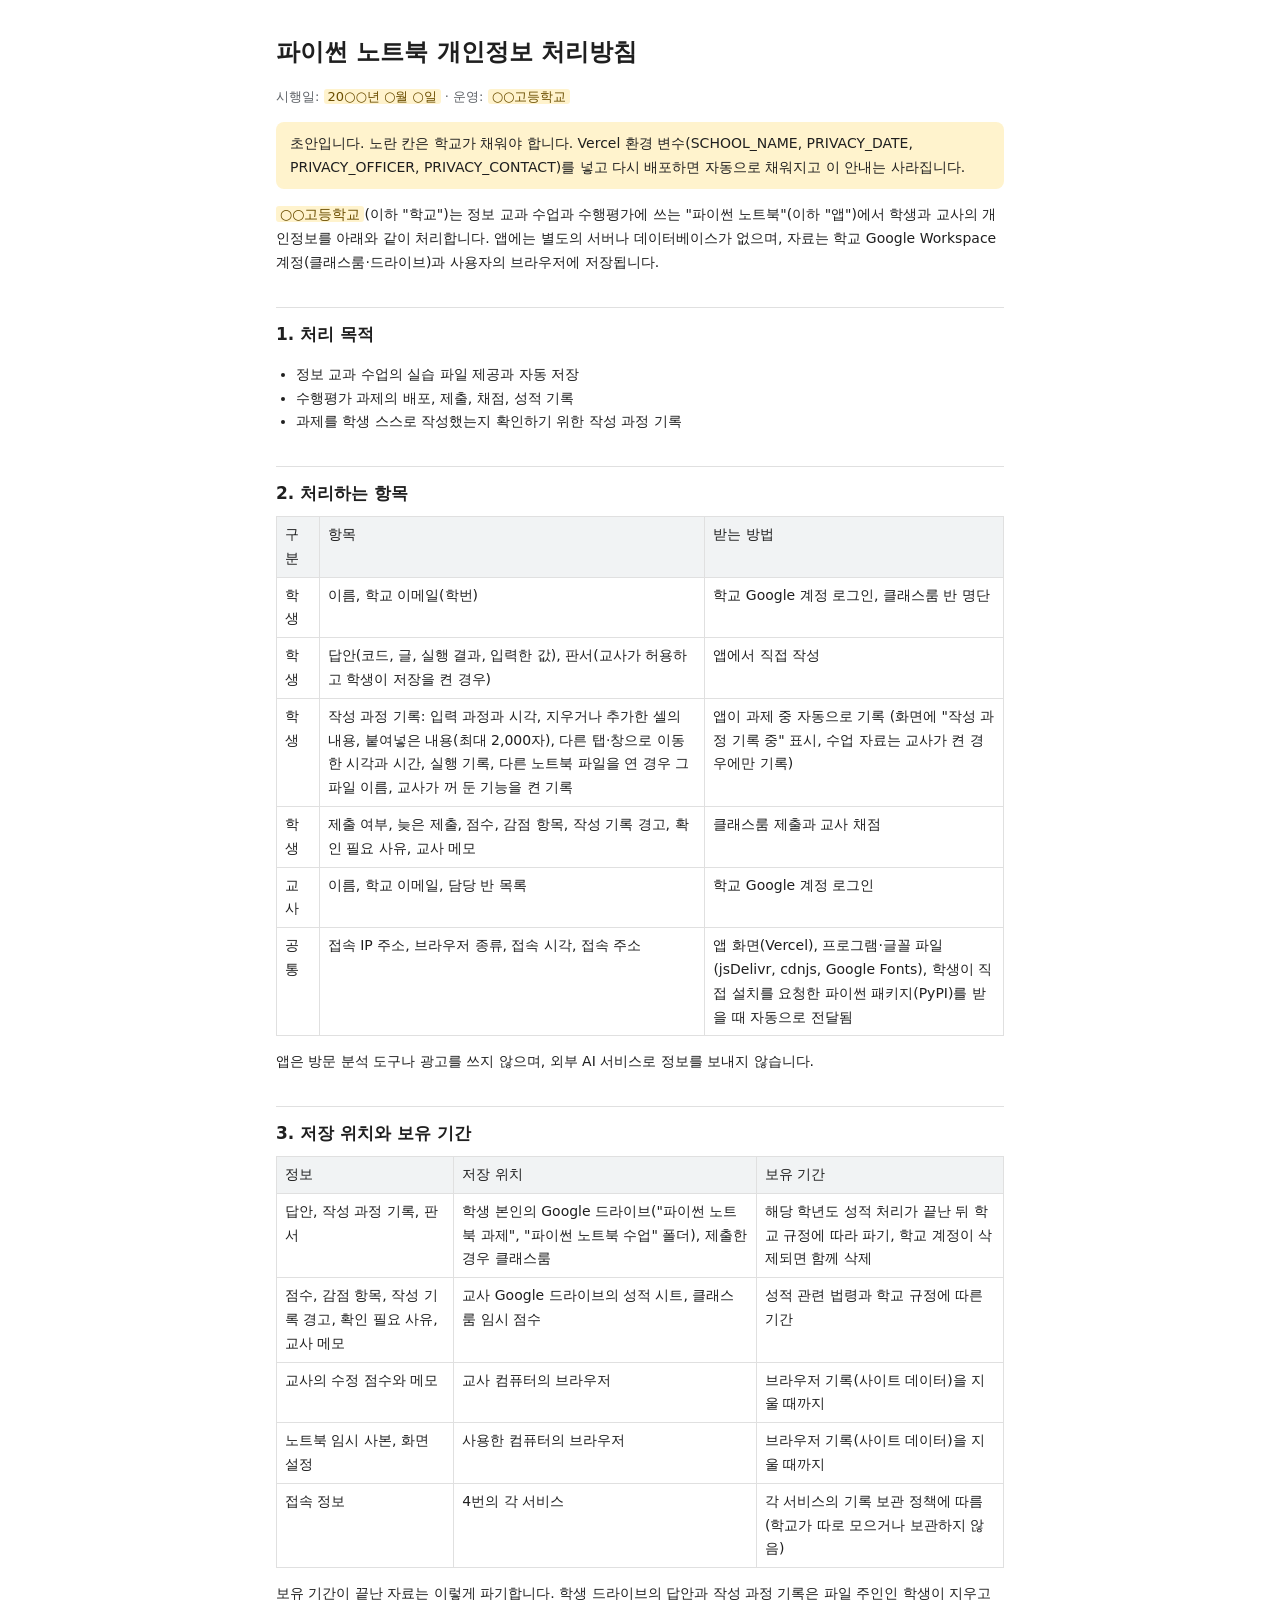
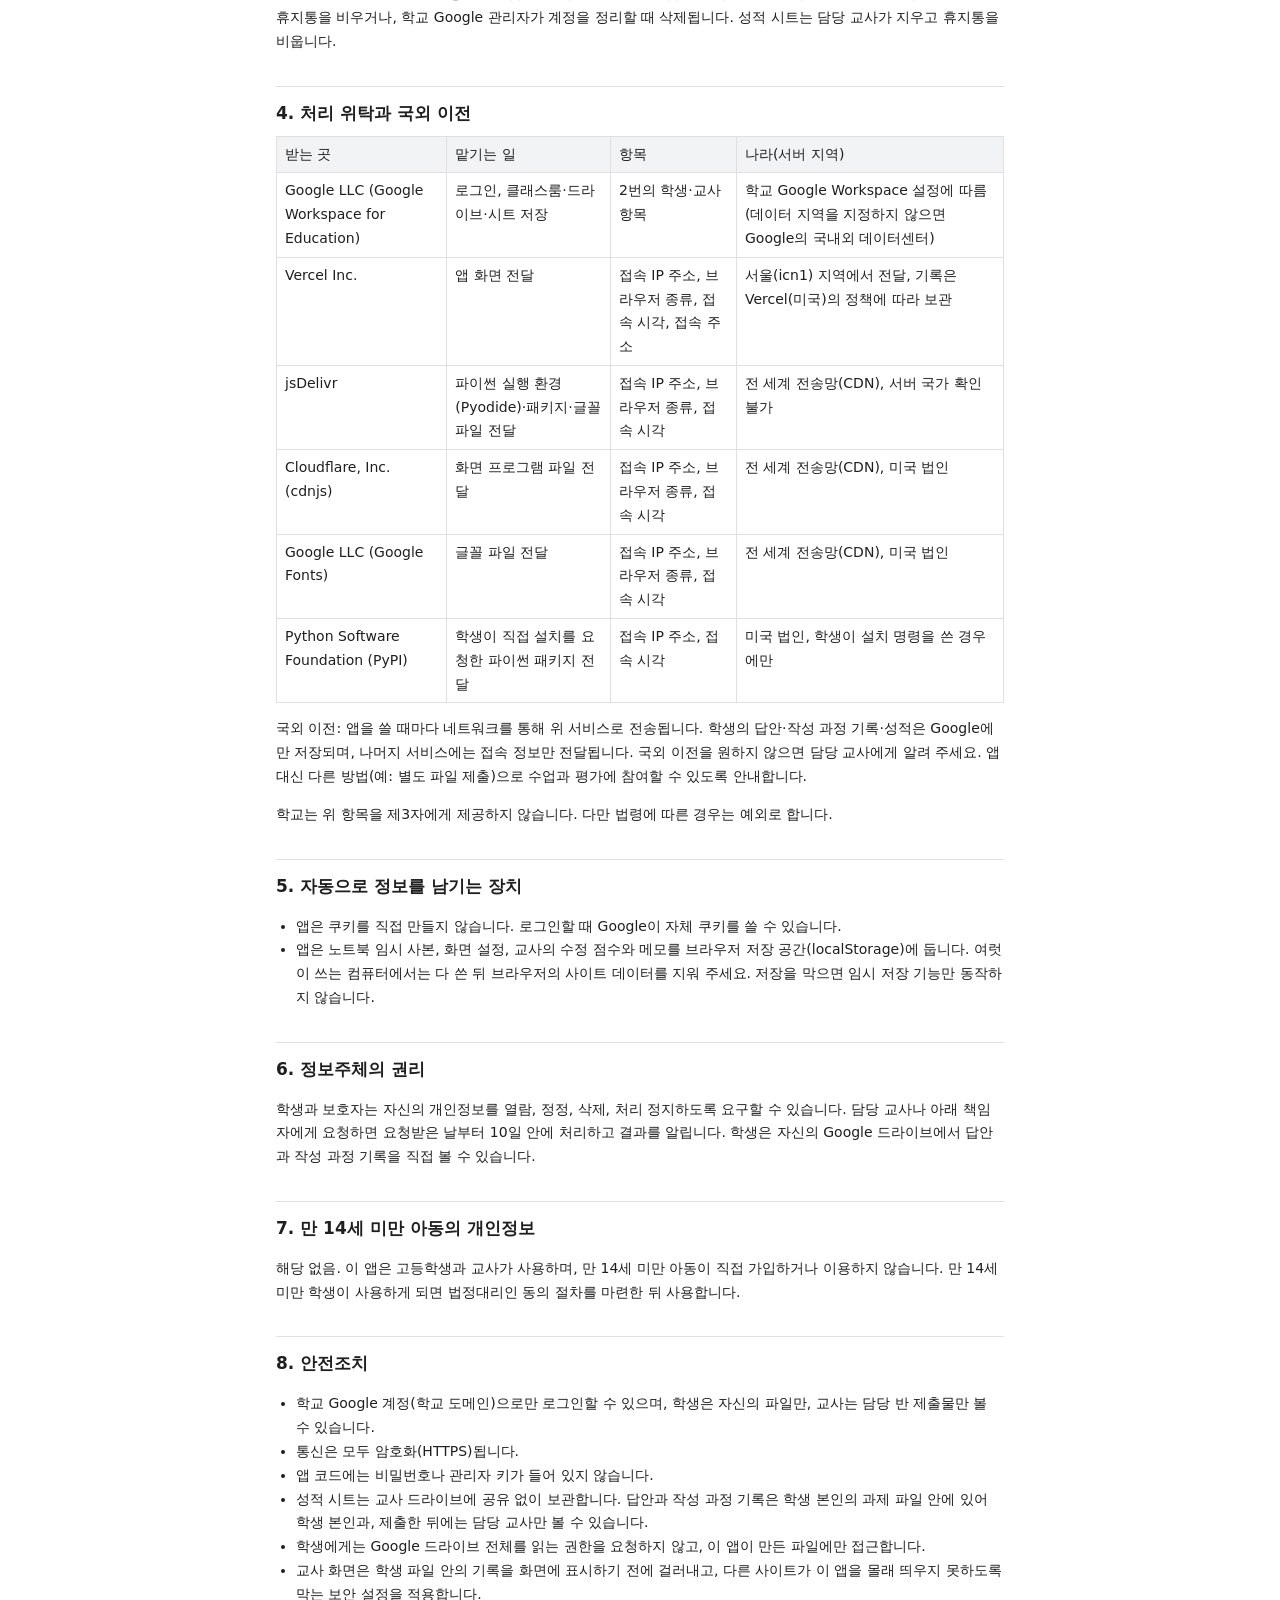
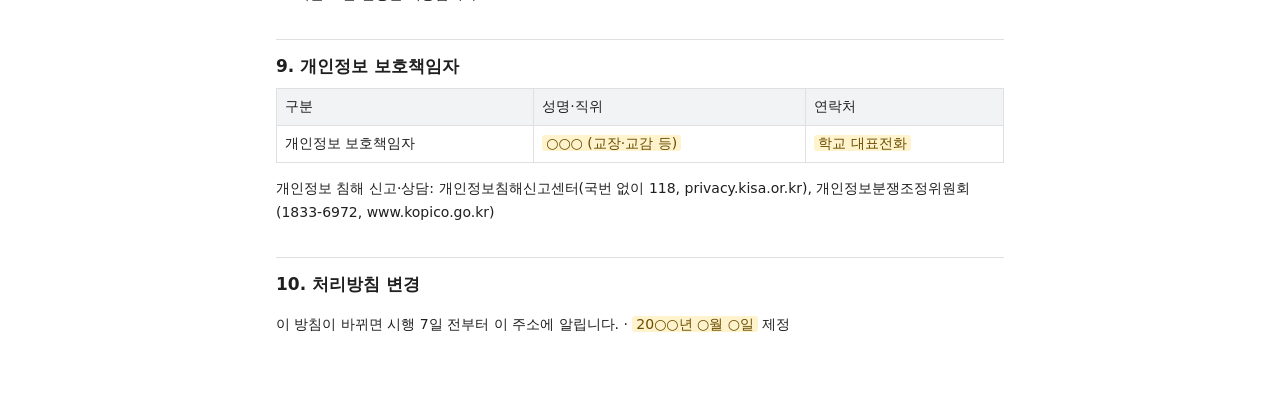
==== commit a72c3a14: "처리방침을 실제 동작에 맞춤 - 파기 주체 바로잡기: 학생 드라이브 파일은 학생 본인이나 학교 관리자가 삭제 - 교사 브라우저에 남는 수정 점수·메모, 성적 시트의 경고·확인 사유" ====
--- a/notebook/privacy.html
+++ b/notebook/privacy.html
@@ -47,11 +47,11 @@
     <table>
       <tr><th>구분</th><th>항목</th><th>받는 방법</th></tr>
       <tr><td>학생</td><td>이름, 학교 이메일(학번)</td><td>학교 Google 계정 로그인, 클래스룸 반 명단</td></tr>
-      <tr><td>학생</td><td>답안(코드, 글, 실행 결과, 입력한 값), 판서(학생이 저장을 켠 경우)</td><td>앱에서 직접 작성</td></tr>
-      <tr><td>학생</td><td>작성 과정 기록: 입력 과정과 시각, 지운 내용, 붙여넣은 내용(최대 2,000자), 다른 탭·창으로 이동한 시각과 시간, 실행 기록</td><td>앱이 과제 중 자동으로 기록 (화면에 "작성 과정 기록 중" 표시)</td></tr>
-      <tr><td>학생</td><td>제출 여부, 늦은 제출, 점수, 감점 항목, 교사 메모</td><td>클래스룸 제출과 교사 채점</td></tr>
+      <tr><td>학생</td><td>답안(코드, 글, 실행 결과, 입력한 값), 판서(교사가 허용하고 학생이 저장을 켠 경우)</td><td>앱에서 직접 작성</td></tr>
+      <tr><td>학생</td><td>작성 과정 기록: 입력 과정과 시각, 지우거나 추가한 셀의 내용, 붙여넣은 내용(최대 2,000자), 다른 탭·창으로 이동한 시각과 시간, 실행 기록, 다른 노트북 파일을 연 경우 그 파일 이름, 교사가 꺼 둔 기능을 켠 기록</td><td>앱이 과제 중 자동으로 기록 (화면에 "작성 과정 기록 중" 표시, 수업 자료는 교사가 켠 경우에만 기록)</td></tr>
+      <tr><td>학생</td><td>제출 여부, 늦은 제출, 점수, 감점 항목, 작성 기록 경고, 확인 필요 사유, 교사 메모</td><td>클래스룸 제출과 교사 채점</td></tr>
       <tr><td>교사</td><td>이름, 학교 이메일, 담당 반 목록</td><td>학교 Google 계정 로그인</td></tr>
-      <tr><td>공통</td><td>접속 IP 주소, 브라우저 종류, 접속 시각, 접속 주소</td><td>앱 화면을 전달하는 서비스(Vercel)와, 글꼴·프로그램 파일을 전달하는 서비스(Google Fonts, jsDelivr, cdnjs)에 접속할 때 자동으로 전달됨</td></tr>
+      <tr><td>공통</td><td>접속 IP 주소, 브라우저 종류, 접속 시각, 접속 주소</td><td>앱 화면(Vercel), 프로그램·글꼴 파일(jsDelivr, cdnjs, Google Fonts), 학생이 직접 설치를 요청한 파이썬 패키지(PyPI)를 받을 때 자동으로 전달됨</td></tr>
     </table>
     <p>앱은 방문 분석 도구나 광고를 쓰지 않으며, 외부 AI 서비스로 정보를 보내지 않습니다.</p>
 
@@ -59,32 +59,40 @@
     <table>
       <tr><th>정보</th><th>저장 위치</th><th>보유 기간</th></tr>
       <tr><td>답안, 작성 과정 기록, 판서</td><td>학생 본인의 Google 드라이브("파이썬 노트북 과제", "파이썬 노트북 수업" 폴더), 제출한 경우 클래스룸</td><td>해당 학년도 성적 처리가 끝난 뒤 학교 규정에 따라 파기, 학교 계정이 삭제되면 함께 삭제</td></tr>
-      <tr><td>점수, 감점 항목, 교사 메모</td><td>교사 Google 드라이브의 성적 시트, 클래스룸 임시 점수</td><td>성적 관련 법령과 학교 규정에 따른 기간</td></tr>
+      <tr><td>점수, 감점 항목, 작성 기록 경고, 확인 필요 사유, 교사 메모</td><td>교사 Google 드라이브의 성적 시트, 클래스룸 임시 점수</td><td>성적 관련 법령과 학교 규정에 따른 기간</td></tr>
+      <tr><td>교사의 수정 점수와 메모</td><td>교사 컴퓨터의 브라우저</td><td>브라우저 기록(사이트 데이터)을 지울 때까지</td></tr>
       <tr><td>노트북 임시 사본, 화면 설정</td><td>사용한 컴퓨터의 브라우저</td><td>브라우저 기록(사이트 데이터)을 지울 때까지</td></tr>
-      <tr><td>접속 기록</td><td>Vercel</td><td>Vercel의 기록 보관 정책에 따름 (학교가 따로 모으거나 보관하지 않음)</td></tr>
+      <tr><td>접속 정보</td><td>4번의 각 서비스</td><td>각 서비스의 기록 보관 정책에 따름 (학교가 따로 모으거나 보관하지 않음)</td></tr>
     </table>
-    <p>보유 기간이 끝난 자료는 담당 교사가 Google 드라이브에서 지우고 휴지통을 비우는 방법으로 파기합니다.</p>
+    <p>보유 기간이 끝난 자료는 이렇게 파기합니다. 학생 드라이브의 답안과 작성 과정 기록은 파일 주인인 학생이 지우고 휴지통을 비우거나, 학교 Google 관리자가 계정을 정리할 때 삭제됩니다. 성적 시트는 담당 교사가 지우고 휴지통을 비웁니다.</p>
 
     <h2>4. 처리 위탁과 국외 이전</h2>
     <table>
       <tr><th>받는 곳</th><th>맡기는 일</th><th>항목</th><th>나라(서버 지역)</th></tr>
       <tr><td>Google LLC (Google Workspace for Education)</td><td>로그인, 클래스룸·드라이브·시트 저장</td><td>2번의 학생·교사 항목</td><td>학교 Google Workspace 설정에 따름 (데이터 지역을 지정하지 않으면 Google의 국내외 데이터센터)</td></tr>
       <tr><td>Vercel Inc.</td><td>앱 화면 전달</td><td>접속 IP 주소, 브라우저 종류, 접속 시각, 접속 주소</td><td>서울(icn1) 지역에서 전달, 기록은 Vercel(미국)의 정책에 따라 보관</td></tr>
+      <tr><td>jsDelivr</td><td>파이썬 실행 환경(Pyodide)·패키지·글꼴 파일 전달</td><td>접속 IP 주소, 브라우저 종류, 접속 시각</td><td>전 세계 전송망(CDN), 서버 국가 확인 불가</td></tr>
+      <tr><td>Cloudflare, Inc. (cdnjs)</td><td>화면 프로그램 파일 전달</td><td>접속 IP 주소, 브라우저 종류, 접속 시각</td><td>전 세계 전송망(CDN), 미국 법인</td></tr>
+      <tr><td>Google LLC (Google Fonts)</td><td>글꼴 파일 전달</td><td>접속 IP 주소, 브라우저 종류, 접속 시각</td><td>전 세계 전송망(CDN), 미국 법인</td></tr>
+      <tr><td>Python Software Foundation (PyPI)</td><td>학생이 직접 설치를 요청한 파이썬 패키지 전달</td><td>접속 IP 주소, 접속 시각</td><td>미국 법인, 학생이 설치 명령을 쓴 경우에만</td></tr>
     </table>
-    <p>국외 이전: 앱을 쓸 때마다 네트워크를 통해 위 서비스로 전송됩니다. 국외 이전을 원하지 않으면 담당 교사에게 알려 주세요. 앱 대신 다른 방법(예: 별도 파일 제출)으로 수업과 평가에 참여할 수 있도록 안내합니다.</p>
+    <p>국외 이전: 앱을 쓸 때마다 네트워크를 통해 위 서비스로 전송됩니다. 학생의 답안·작성 과정 기록·성적은 Google에만 저장되며, 나머지 서비스에는 접속 정보만 전달됩니다. 국외 이전을 원하지 않으면 담당 교사에게 알려 주세요. 앱 대신 다른 방법(예: 별도 파일 제출)으로 수업과 평가에 참여할 수 있도록 안내합니다.</p>
     <p>학교는 위 항목을 제3자에게 제공하지 않습니다. 다만 법령에 따른 경우는 예외로 합니다.</p>
 
     <h2>5. 자동으로 정보를 남기는 장치</h2>
     <ul>
       <li>앱은 쿠키를 직접 만들지 않습니다. 로그인할 때 Google이 자체 쿠키를 쓸 수 있습니다.</li>
-      <li>앱은 노트북 임시 사본과 화면 설정을 브라우저 저장 공간(localStorage)에 둡니다. 여럿이 쓰는 컴퓨터에서는 다 쓴 뒤 브라우저의 사이트 데이터를 지워 주세요.</li>
+      <li>앱은 노트북 임시 사본, 화면 설정, 교사의 수정 점수와 메모를 브라우저 저장 공간(localStorage)에 둡니다. 여럿이 쓰는 컴퓨터에서는 다 쓴 뒤 브라우저의 사이트 데이터를 지워 주세요. 저장을 막으면 임시 저장 기능만 동작하지 않습니다.</li>
     </ul>
 
     <h2>6. 정보주체의 권리</h2>
-    <p>학생과 보호자는 자신의 개인정보를 열람, 정정, 삭제, 처리 정지하도록 요구할 수 있습니다. 담당 교사나 아래 책임자에게 요청하면 지체 없이 처리합니다.
+    <p>학생과 보호자는 자신의 개인정보를 열람, 정정, 삭제, 처리 정지하도록 요구할 수 있습니다. 담당 교사나 아래 책임자에게 요청하면 요청받은 날부터 10일 안에 처리하고 결과를 알립니다.
       학생은 자신의 Google 드라이브에서 답안과 작성 과정 기록을 직접 볼 수 있습니다.</p>
 
-    <h2>7. 안전조치</h2>
+    <h2>7. 만 14세 미만 아동의 개인정보</h2>
+    <p>해당 없음. 이 앱은 고등학생과 교사가 사용하며, 만 14세 미만 아동이 직접 가입하거나 이용하지 않습니다. 만 14세 미만 학생이 사용하게 되면 법정대리인 동의 절차를 마련한 뒤 사용합니다.</p>
+
+    <h2>8. 안전조치</h2>
     <ul>
       <li>학교 Google 계정(학교 도메인)으로만 로그인할 수 있으며, 학생은 자신의 파일만, 교사는 담당 반 제출물만 볼 수 있습니다.</li>
       <li>통신은 모두 암호화(HTTPS)됩니다.</li>
@@ -94,14 +102,14 @@
       <li>교사 화면은 학생 파일 안의 기록을 화면에 표시하기 전에 걸러내고, 다른 사이트가 이 앱을 몰래 띄우지 못하도록 막는 보안 설정을 적용합니다.</li>
     </ul>
 
-    <h2>8. 개인정보 보호책임자</h2>
+    <h2>9. 개인정보 보호책임자</h2>
     <table>
       <tr><th>구분</th><th>성명·직위</th><th>연락처</th></tr>
       <tr><td>개인정보 보호책임자</td><td><span class="fill" data-key="PRIVACY_OFFICER">○○○ (교장·교감 등)</span></td><td><span class="fill" data-key="PRIVACY_CONTACT">학교 대표전화</span></td></tr>
     </table>
     <p>개인정보 침해 신고·상담: 개인정보침해신고센터(국번 없이 118, privacy.kisa.or.kr), 개인정보분쟁조정위원회(1833-6972, www.kopico.go.kr)</p>
 
-    <h2>9. 처리방침 변경</h2>
+    <h2>10. 처리방침 변경</h2>
     <p>이 방침이 바뀌면 시행 7일 전부터 이 주소에 알립니다. · <span class="fill" data-key="PRIVACY_DATE">20○○년 ○월 ○일</span> 제정</p>
   </main>
 </body>
